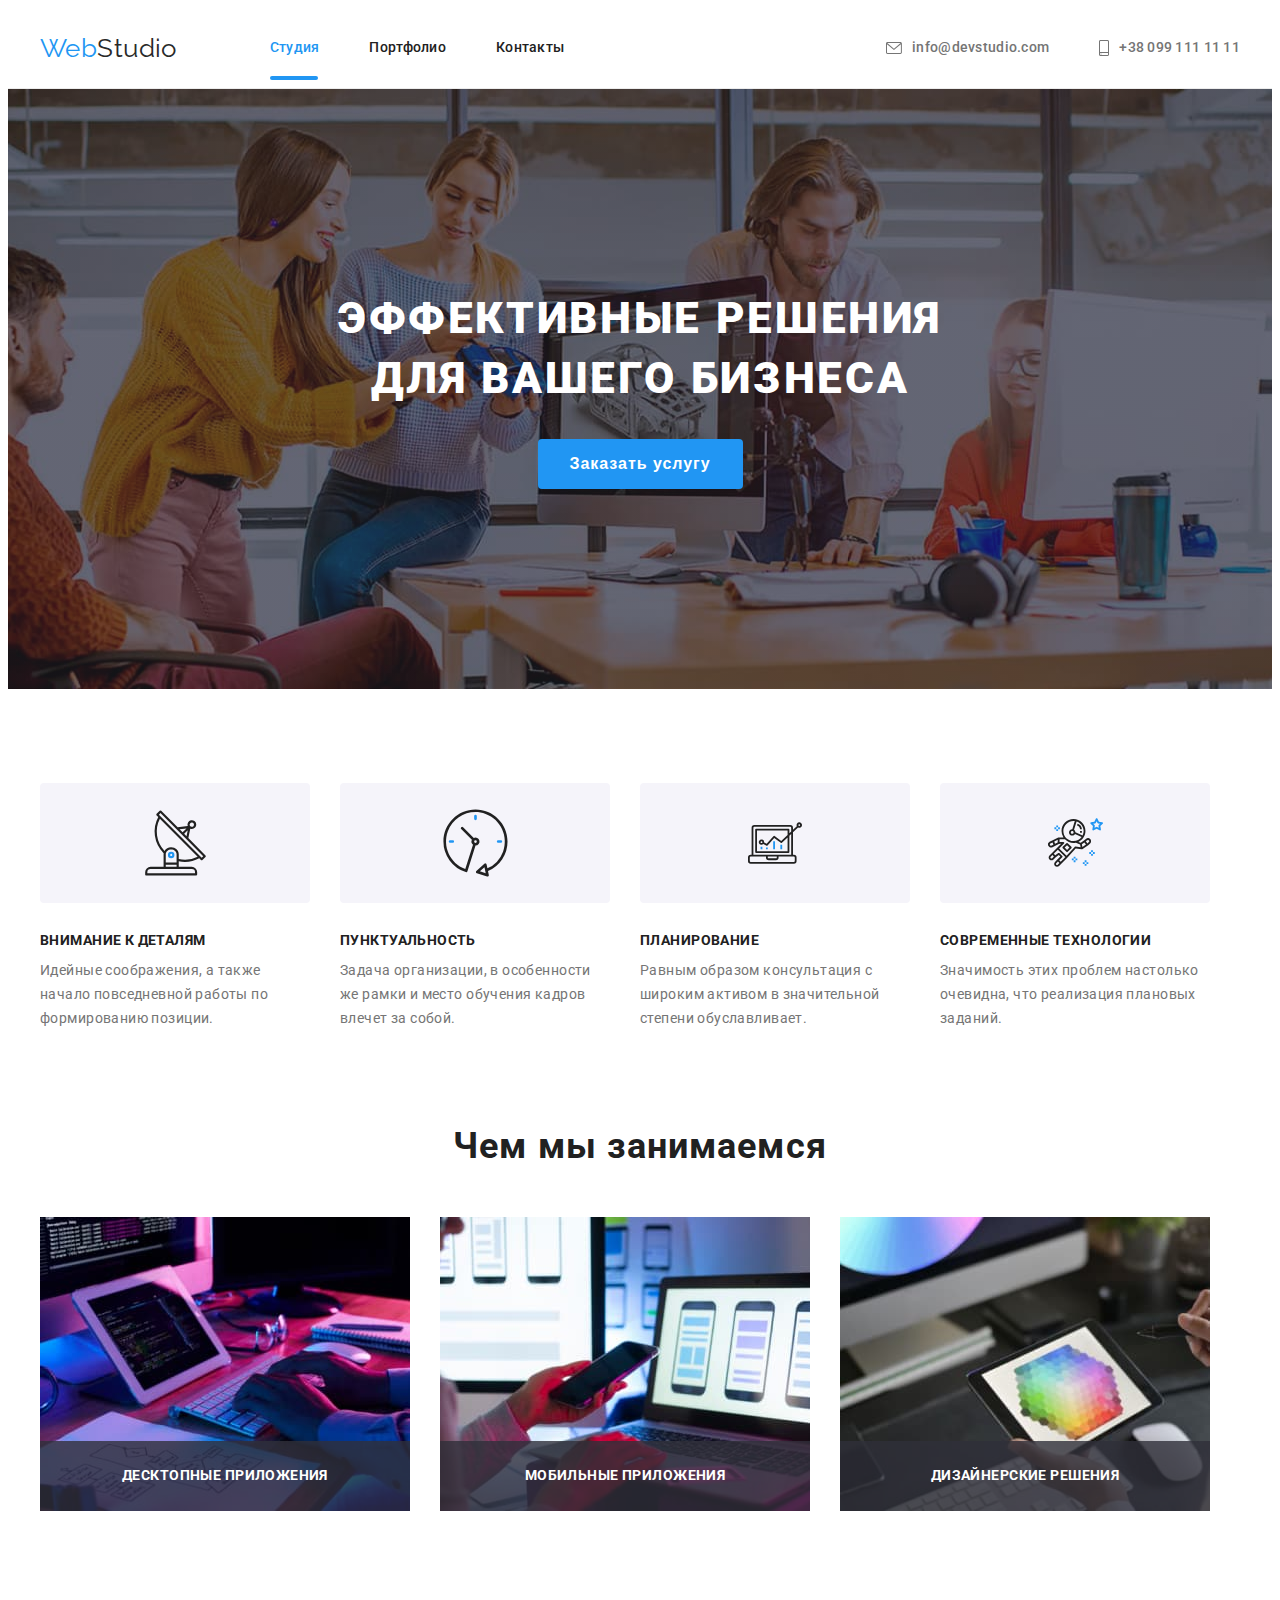
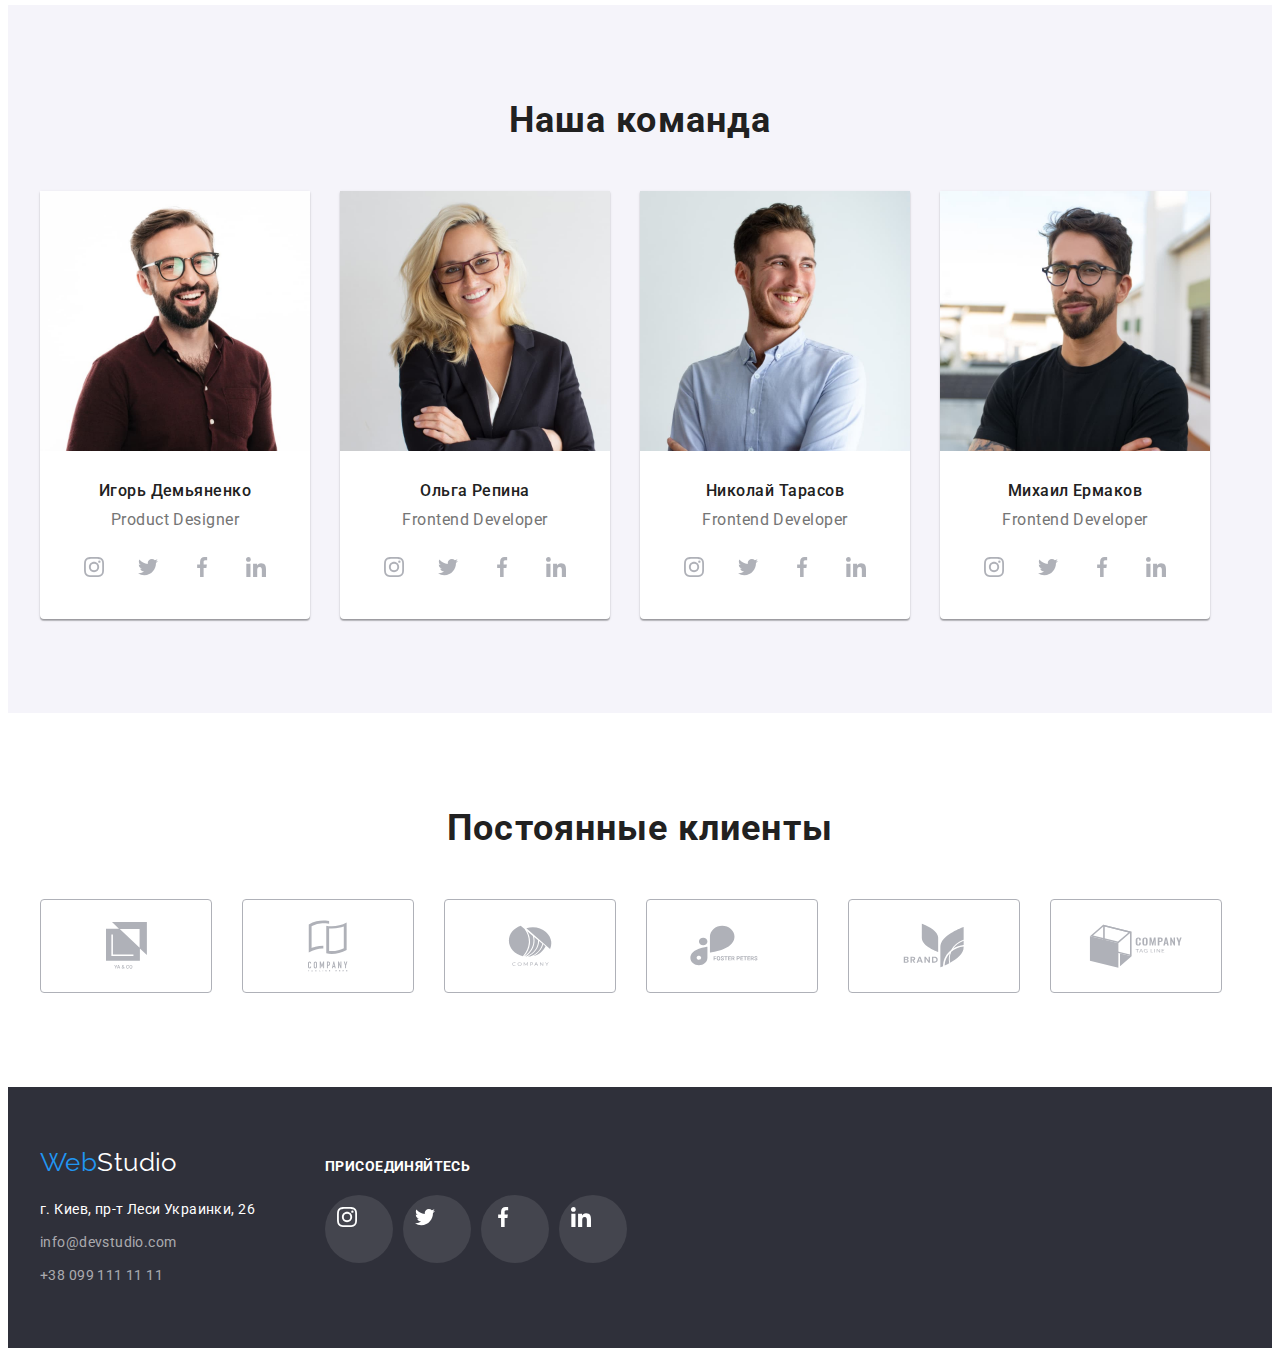
==== index.html @ 3e4c335c "Initial commit" ====
<!DOCTYPE html>
<html lang="ru">
  <head>
    <meta charset="UTF-8" />
    <meta http-equiv="X-UA-Compatible" content="IE=edge" />
    <meta name="viewport" content="width=device-width, initial-scale=1.0" />

    <title>WebStudio</title>

    <link rel="preconnect" href="https://fonts.googleapis.com" />
    <link rel="preconnect" href="https://fonts.gstatic.com" crossorigin />
    <link
      href="https://fonts.googleapis.com/css2?family=Raleway:wght@700&family=Roboto:wght@400;500;700;900&display=swap"
      rel="stylesheet"
    />
    <link
      rel="stylesheet"
      href="https://cdnjs.cloudflare.com/ajax/libs/modern-normalize/1.1.0/modern-normalize.min.css"
      integrity="sha512-wpPYUAdjBVSE4KJnH1VR1HeZfpl1ub8YT/NKx4PuQ5NmX2tKuGu6U/JRp5y+Y8XG2tV+wKQpNHVUX03MfMFn9Q=="
      crossorigin="anonymous"
      referrerpolicy="no-referrer"
    />
    <link rel="stylesheet" href="./css/styles.css" />
  </head>

  <body>
    <header class="header-border">
      <div class="container container-header">
        <nav class="container-nav">
          <!-- <div> -->
          <!-- logo_header -->
          <a class="logo" href="./index.html">Web<span class="logo-web">Studio</span></a>
          <!-- </div> -->
          <!-- header_menu -->
          <!-- <div> -->
          <ul class="site-nav list">
            <li class="item">
              <a class="link line-current" href="./index.html"
                ><span class="current">Студия</span></a
              >
            </li>
            <li class="item"><a class="link" href="./portfolio.html">Портфолио</a></li>
            <li class="item"><a class="link" href="">Контакты</a></li>
          </ul>
          <!-- </div> -->
        </nav>
        <!-- e-mail-telephone -->
        <ul class="e-mail-tel list">
          <li class="item">
            <a href="mailto:info@devstudio.com" class="contact_link link1">
              <svg class="icon-envelope" width="16" height="12">
                <use href="./images/symbol-defs.svg#icon-envelope"></use></svg
              >info@devstudio.com</a
            >
          </li>
          <li class="item">
            <a href="tel:+380961111111" class="contact_link link1">
              <svg class="icon-smartphone" width="10" height="16">
                <use href="./images/symbol-defs.svg#icon-smartphone"></use></svg
              >+38 099 111 11 11</a
            >
          </li>
        </ul>
      </div>
    </header>

    <main>
      <!-- section_1 -->

      <section class="section hero">
        <h1 class="hero-title">ЭФФЕКТИВНЫЕ РЕШЕНИЯ ДЛЯ ВАШЕГО БИЗНЕСА</h1>
        <div class="button-hero-set">
          <button class="button-hero" type="button" data-modal-open>Заказать услугу</button>
        </div>

        <div class="backdrop is-hidden" data-modal>
          <div class="modal">
            <button class="icon-cross-elipse" type="button" data-modal-close>
              <svg width="11" height="11">
                <use href="./images/symbol-defs.svg#icon-cross"></use>
              </svg>
            </button>
          </div>
        </div>
      </section>

      <!-- section_2 -->
      <section class="section">
        <h2 class="visually-hidden">ПРЕИМУЩЕСТВА</h2>
        <div class="container">
          <ul class="list container-discription">
            <li class="item">
              <div class="discription-icons">
                <svg class="icon-antenna" width="65" height="70">
                  <use href="./images/symbol-defs.svg#icon-antenna"></use>
                </svg>
              </div>
              <h3 class="title-discription">ВНИМАНИЕ К ДЕТАЛЯМ</h3>
              <p class="discription">
                Идейные соображения, а также начало повседневной работы по формированию позиции.
              </p>
            </li>

            <li class="item">
              <div class="discription-icons">
                <svg class="icon-clock" width="67" height="70">
                  <use href="./images/symbol-defs.svg#icon-clock"></use>
                </svg>
              </div>
              <h3 class="title-discription">ПУНКТУАЛЬНОСТЬ</h3>
              <p class="discription">
                Задача организации, в особенности же рамки и место обучения кадров влечет за собой.
              </p>
            </li>
            <li class="item">
              <div class="discription-icons">
                <svg class="icon-diagram" width="70" height="54">
                  <use href="./images/symbol-defs.svg#icon-diagram"></use>
                </svg>
              </div>
              <h3 class="title-discription">ПЛАНИРОВАНИЕ</h3>
              <p class="discription">
                Равным образом консультация с широким активом в значительной степени обуславливает.
              </p>
            </li>
            <li class="item">
              <div class="discription-icons">
                <svg class="icon-astronaut" width="55" height="61">
                  <use href="./images/symbol-defs.svg#icon-astronaut"></use>
                </svg>
              </div>
              <h3 class="title-discription">СОВРЕМЕННЫЕ ТЕХНОЛОГИИ</h3>
              <p class="discription">
                Значимость этих проблем настолько очевидна, что реализация плановых заданий.
              </p>
            </li>
          </ul>
        </div>
      </section>

      <!-- section_3 -->
      <section class="section feature">
        <div class="container">
          <h2 class="title-our-work">Чем мы занимаемся</h2>
          <ul class="list container-our-work">
            <li class="item">
              <div class="our-work-thumb">
                <img src="./images/pictures1page/img1.jpg" alt="картинка-ссылка_1" width="370" />
                <div class="our-work-label">
                  <p class="our-work-label-title">Десктопные приложения</p>
                </div>
              </div>
            </li>

            <li class="item">
              <div class="our-work-thumb">
                <img src="./images/pictures1page/img2.jpg" alt="картинка-ссылка_2" width="370" />
                <div class="our-work-label">
                  <p class="our-work-label-title">Мобильные приложения</p>
                </div>
              </div>
            </li>

            <li class="item">
              <div class="our-work-thumb">
                <img src="./images/pictures1page/img3.jpg" alt="картинка-ссылка_3" width="370" />

                <div class="our-work-label">
                  <p class="our-work-label-title">Дизайнерские решения</p>
                </div>
              </div>
            </li>
          </ul>
        </div>
      </section>

      <!-- section_4 -->
      <section class="section team-bgc">
        <div class="container">
          <h2 class="title-team">Наша команда</h2>
          <ul class="list container-team">
            <li class="item">
              <img src="./images/staf/staf1.jpg" alt="ДИЗАЙНЕР" width="270" />
              <div class="team-thumb">
                <h3 class="team-list">Игорь Демьяненко</h3>
                <p class="team-position">Product Designer</p>

                <ul class="list container-social-icons">
                  <li class="social-icons">
                    <a href="" class="icon-elipse">
                      <svg width="20" height="20">
                        <use href="./images/symbol-defs.svg#icon-instagram"></use></svg
                    ></a>
                  </li>
                  <li class="social-icons">
                    <a href="" class="icon-elipse">
                      <svg width="20" height="20">
                        <use href="./images/symbol-defs.svg#icon-twitter"></use></svg
                    ></a>
                  </li>
                  <li class="social-icons">
                    <a href="" class="icon-elipse">
                      <svg width="20" height="20">
                        <use href="./images/symbol-defs.svg#icon-facebook"></use></svg
                    ></a>
                  </li>
                  <li class="social-icons">
                    <a href="" class="icon-elipse">
                      <svg width="20" height="20">
                        <use href="./images/symbol-defs.svg#icon-linkedin"></use></svg
                    ></a>
                  </li>
                </ul>
              </div>
            </li>

            <li class="item">
              <img src="./images/staf/staf2.jpg" alt="ФРОНТЕНД РАЗРАБОТЧИК" width="270" />
              <div class="team-thumb">
                <h3 class="team-list">Ольга Репина</h3>
                <p class="team-position">Frontend Developer</p>
                <ul class="list container-social-icons">
                  <li class="social-icons">
                    <a href="" class="icon-elipse">
                      <svg class="" width="20" height="20">
                        <use href="./images/symbol-defs.svg#icon-instagram"></use></svg
                    ></a>
                  </li>
                  <li class="social-icons">
                    <a href="" class="icon-elipse">
                      <svg class="" width="20" height="20">
                        <use href="./images/symbol-defs.svg#icon-twitter"></use></svg
                    ></a>
                  </li>
                  <li class="social-icons">
                    <a href="" class="icon-elipse">
                      <svg class="" width="20" height="20">
                        <use href="./images/symbol-defs.svg#icon-facebook"></use></svg
                    ></a>
                  </li>
                  <li class="social-icons">
                    <a href="" class="icon-elipse">
                      <svg class="" width="20" height="20">
                        <use href="./images/symbol-defs.svg#icon-linkedin"></use></svg
                    ></a>
                  </li>
                </ul>
              </div>
            </li>

            <li class="item">
              <img src="./images/staf/staf3.jpg" alt="МАРКЕТИНГ" width="270" />
              <div class="team-thumb">
                <h3 class="team-list">Николай Тарасов</h3>
                <p class="team-position">Frontend Developer</p>
                <ul class="list container-social-icons">
                  <li class="social-icons">
                    <a href="" class="icon-elipse">
                      <svg class="" width="20" height="20">
                        <use href="./images/symbol-defs.svg#icon-instagram"></use></svg
                    ></a>
                  </li>
                  <li class="social-icons">
                    <a href="" class="icon-elipse">
                      <svg class="" width="20" height="20">
                        <use href="./images/symbol-defs.svg#icon-twitter"></use></svg
                    ></a>
                  </li>
                  <li class="social-icons">
                    <a href="" class="icon-elipse">
                      <svg class="" width="20" height="20">
                        <use href="./images/symbol-defs.svg#icon-facebook"></use></svg
                    ></a>
                  </li>
                  <li class="social-icons">
                    <a href="" class="icon-elipse">
                      <svg class="" width="20" height="20">
                        <use href="./images/symbol-defs.svg#icon-linkedin"></use></svg
                    ></a>
                  </li>
                </ul>
              </div>
            </li>

            <li class="item">
              <img src="./images/staf/staf4.jpg" alt="ЮИ ДИЗАЙНЕР" width="270" />
              <div class="team-thumb">
                <h3 class="team-list">Михаил Ермаков</h3>
                <p class="team-position">Frontend Developer</p>
                <ul class="list container-social-icons">
                  <li class="social-icons">
                    <a href="" class="icon-elipse">
                      <svg class="" width="20" height="20">
                        <use href="./images/symbol-defs.svg#icon-instagram"></use></svg
                    ></a>
                  </li>
                  <li class="social-icons">
                    <a href="" class="icon-elipse">
                      <svg class="" width="20" height="20">
                        <use href="./images/symbol-defs.svg#icon-twitter"></use></svg
                    ></a>
                  </li>
                  <li class="social-icons">
                    <a href="" class="icon-elipse">
                      <svg class="" width="20" height="20">
                        <use href="./images/symbol-defs.svg#icon-facebook"></use></svg
                    ></a>
                  </li>
                  <li class="social-icons">
                    <a href="" class="icon-elipse">
                      <svg class="" width="20" height="20">
                        <use href="./images/symbol-defs.svg#icon-linkedin"></use></svg
                    ></a>
                  </li>
                </ul>
              </div>
            </li>
          </ul>
        </div>
      </section>

      <!-- section_5 -->
      <section class="section">
        <div class="container">
          <h2 class="title-our-clients">Постоянные клиенты</h2>

          <ul class="list container-clients">
            <li class="clients-card">
              <a href="" class="clients-blocks">
                <svg class="icon-clients" width="41" height="47">
                  <use href="./images/symbol-defs.svg#icon-Logo-1"></use>
                </svg>
              </a>
            </li>
            <li class="clients-card">
              <a href="" class="clients-blocks">
                <svg class="icon-clients" width="40" height="52">
                  <use href="./images/symbol-defs.svg#icon-Logo-3"></use>
                </svg>
              </a>
            </li>
            <li class="clients-card">
              <a href="" class="clients-blocks">
                <svg class="icon-clients" width="44" height="41">
                  <use href="./images/symbol-defs.svg#icon-Logo-5"></use>
                </svg>
              </a>
            </li>
            <li class="clients-card">
              <a href="" class="clients-blocks">
                <svg class="icon-clients" width="84" height="41">
                  <use href="./images/symbol-defs.svg#icon-Logo-2"></use>
                </svg>
              </a>
            </li>
            <li class="clients-card">
              <a href="" class="clients-blocks">
                <svg class="icon-clients" width="62" height="45">
                  <use href="./images/symbol-defs.svg#icon-Logo-6"></use>
                </svg>
              </a>
            </li>
            <li class="clients-card">
              <a href="" class="clients-blocks">
                <svg class="icon-clients" width="94" height="44">
                  <use href="./images/symbol-defs.svg#icon-Logo-4"></use>
                </svg>
              </a>
            </li>
          </ul>
        </div>
      </section>
    </main>

    <footer class="bgcolor-section footer-padding">
      <div class="container container-footer">
        <!-- logo_footer -->

        <div class="">
          <a class="logo container-logo-footer" href="./index.html"
            >Web<span class="logo-web-footer">Studio</span></a
          >
          <address>
            <ul class="list container-adress-footer">
              <li class="item">
                <a
                  class="footer-adress"
                  href="https://goo.gl/maps/dD5xDHLX6N7k1rfbA"
                  target="_blank"
                  rel="noopener noreferrer"
                  >г. Киев, пр-т Леси Украинки, 26</a
                >
              </li>
              <li class="item">
                <a href="mailto:info@devstudio.com" class="contact_link footer-mail-tel"
                  >info@devstudio.com</a
                >
              </li>
              <li class="item">
                <a href="tel:+380961111111" class="contact_link footer-mail-tel"
                  >+38 099 111 11 11</a
                >
              </li>
            </ul>
          </address>
        </div>

        <div class="container-footer-joinus">
          <h3 class="title-footer-joinus">присоединяйтесь</h3>
          <ul class="list container-social-icons-footer">
            <li class="social-icons-footer">
              <a href="" class="icon-elipse-footer">
                <svg class="" width="20" height="20">
                  <use href="./images/symbol-defs.svg#icon-instagram"></use></svg
              ></a>
            </li>
            <li class="social-icons">
              <a href="" class="icon-elipse-footer">
                <svg class="" width="20" height="20">
                  <use href="./images/symbol-defs.svg#icon-twitter"></use></svg
              ></a>
            </li>
            <li class="social-icons">
              <a href="" class="icon-elipse-footer">
                <svg class="" width="20" height="20">
                  <use href="./images/symbol-defs.svg#icon-facebook"></use></svg
              ></a>
            </li>
            <li class="social-icons">
              <a href="" class="icon-elipse-footer">
                <svg class="" width="20" height="20">
                  <use href="./images/symbol-defs.svg#icon-linkedin"></use></svg
              ></a>
            </li>
          </ul>
        </div>
      </div>
    </footer>
    <script src="./js/modal.js"></script>
  </body>
</html>
---- css/styles.css ----
/* переменные*/
:root {
  --text-main-color: #757575;
  --title-main-color: #212121;
  --accent-color: #2196f3;
  --background-main-color: #ffffff;
  --background-secondary-color: #2f303a;
  --button-background-color: #2196f3;
  --icon-main-color: #afb1b8;
  --portfolio-list-gap: 30px;
}

/* преобладающие стили для страницы */
body {
  color: var(--text-main-color);
  background-color: var(--background-main-color);
  font-weight: 400;
  font-family: Roboto, sans-serif;
  font-size: 14px;
  letter-spacing: 0.03em;
}

/* класс для отключения точек в ul-списке */
.list {
  list-style: none;
  padding: 0;
  margin-top: 0;
  margin-bottom: 0;
}

/* класс для отключения подчеркивания ссылок */
.link,
.link1 {
  text-decoration: none;
}
/* Стили для обнуления верхних отступов у элементов */
h1,
h2,
h3,
h4,
h5,
h6,
p {
  margin-top: 0;
}

/* Свойства для корректного отображения картинок */
img {
  display: block;
  max-width: 100%;
  height: auto;
}
/* общий класс для паддинга секций */
.section {
  padding-top: 94px;
  padding-bottom: 94px;
}
/* общий класс для всех секций */
.container {
  margin-left: auto;
  margin-right: auto;
  padding-left: 15px;
  padding-right: 15px;
  width: 1200px;
}
/* указатель на ссылки */
.button {
  cursor: pointer;
}

/* HEADER */

/* доп/настройки секции хедера */
.container-header {
  display: flex;
  align-items: center;
}

.header-border {
  border-bottom: 1px solid #ececec;
}

/* стили лого */
.logo {
  display: flex;
  margin-right: 93px;
  font-family: Raleway, sans-serif;
  color: #2196f3;
  text-decoration: none;
  font-size: 26px;
  line-height: 1.19;
}

.logo-web {
  color: #292929;
}

/* стили навигации */
.container-nav {
  display: flex;
  align-items: center;
}

.site-nav {
  display: flex;
  padding-left: 0;
}

.site-nav .item {
  margin-right: 50px;
}

.site-nav .item:last-child {
  margin-right: 0;
}

.site-nav .link {
  display: flex;
  align-items: center;
  padding-top: 32px;
  padding-bottom: 32px;
  color: var(--title-main-color);
  font-weight: 500;
  line-height: 1.14;
  letter-spacing: 0.02em;
  transition: color 250ms cubic-bezier(0.4, 0, 0.2, 1);
}

.site-nav .link:hover,
.site-nav .link:focus {
  color: var(--accent-color);
}

/* эффект присутствия на текущей странице */
.current {
  color: var(--accent-color);
}
.line-current::after {
  content: '';
  position: absolute;
  width: 48px;
  height: 4px;
  top: 76px;
  background-color: #2196f3;
  border-radius: 2px;
}

.line-current-portfolio::after {
  content: '';
  position: absolute;
  width: 78px;
  height: 4px;
  top: 76px;
  background-color: #2196f3;
  border-radius: 2px;
}

/* стили e-mail_telephone в header*/

.e-mail-tel {
  display: flex;
  margin-left: auto;
}

.e-mail-tel .item {
  margin-right: 50px;
}

.e-mail-tel .item:last-child {
  margin-right: 0;
}

.e-mail-tel .link1 {
  display: flex;
  align-items: center;
  padding-top: 32px;
  padding-bottom: 32px;
  color: var(--text-main-color);
  font-weight: 500;
  line-height: 1.14;
  letter-spacing: 0.02em;
  transition: color 250ms cubic-bezier(0.4, 0, 0.2, 1);
}

.e-mail-tel .link1:hover,
.e-mail-tel .link1:focus {
  color: var(--accent-color);
}

/* оформление svg-иконки для e-mail и для telephone */
.icon-smartphone,
.icon-envelope {
  margin-right: 10px;
  fill: currentcolor;
}

/* HERO */

/* стили секции hero */
.hero {
  padding: 200px 0;
  background-color: #2f303a;
  margin-left: auto;
  margin-right: auto;
  max-width: 1600px;
  background-image: linear-gradient(to right, rgba(47, 48, 58, 0.4), rgba(47, 48, 58, 0.4)),
    url('../images/hero-overlay.jpg');
  background-repeat: no-repeat;
  background-position: center;
  background-size: cover;
}

.hero-title {
  width: 693px;
  margin-left: auto;
  margin-right: auto;
  margin-bottom: 30px;
  text-align: center;
  color: #ffffff;
  font-weight: 900;
  font-size: 44px;
  line-height: 1.36;
  letter-spacing: 0.06em;
  text-transform: uppercase;
}
/* оформление кнопки hero */
.button-hero {
  border: none;
  padding: 10px 32px;
  border-radius: 4px;
  color: #ffffff;
  background-color: var(--button-background-color);
  font-weight: 700;
  font-size: 16px;
  line-height: 1.88;
  text-align: center;
  letter-spacing: 0.06em;
  transition: color 250ms cubic-bezier(0.4, 0, 0.2, 1);
}

.button-hero:hover,
.button-hero:focus {
  color: #2f303a;
}

/* центрирование кнопки в hero */
.button-hero-set {
  text-align: center;
}
/*задний фон модального окна в hero */
.backdrop {
  position: fixed;
  top: 0;
  left: 0;
  width: 100%;
  height: 1024px;
  background-color: rgba(47, 48, 58, 0.8);
  transition: opacity 500ms cubic-bezier(0.4, 0, 0.2, 1),
    visibility 400ms cubic-bezier(0.4, 0, 0.2, 1);
}
.is-hidden {
  opacity: 0;
  pointer-events: none;
  visibility: hidden;
}
/* oформление модального окна в hero */
.modal {
  position: absolute;
  height: 581px;
  width: 528px;
  top: 50%;
  left: 50%;
  margin: 0 auto;
  background-color: #ffffff;
  transform: translate(-50%, -50%);
}
/* иконка-крестик на модальном окне */
.icon-cross-elipse {
  display: flex;
  position: absolute;
  right: 8px;
  top: 8px;
  align-items: center;
  justify-content: center;
  width: 30px;
  height: 30px;
  border-radius: 50%;
  background-color: #fff;
  border: 1px solid rgba(0, 0, 0, 0.1);
}
/* ПРЕИМУЩЕСТВА */

/* доп/настройки секции ПРЕИМУЩЕСТВА */
.container-discription {
  display: flex;
  padding-left: 0;
  padding-right: 0;
  align-items: center;
}

.container-discription .item {
  /* display: flex; */
  width: 270px;
  margin-right: 0;
}

.container-discription .item:not(:last-child) {
  margin-right: 30px;
}

/* стили заголовков секции ПРЕИМУЩЕСТВА */
.visually-hidden {
  position: absolute;
  width: 1px;
  height: 1px;
  margin: -1px;
  border: 0;
  padding: 0;

  white-space: nowrap;
  clip-path: inset(100%);
  clip: rect(0 0 0 0);
  overflow: hidden;
}

.title-discription {
  margin-bottom: 10px;
  color: var(--title-main-color);
  font-size: 14px;
  line-height: 1.14;
  text-transform: uppercase;
}

/* стили описания ПРЕИМУЩЕСТВА */
.discription {
  margin-bottom: 0;
  color: var(--text-main-color);
  line-height: 1.71;
}

/* стили ярлыков на картинках ПРЕИМУЩЕСТВА */
.our-work-thumb {
  position: relative;
  z-index: -1;
}

.our-work-thumb > .our-work-label {
  position: absolute;
  display: flex;
  align-items: center;
  justify-content: center;
  bottom: 0px;
  width: 100%;
  padding-top: 27px;
  padding-bottom: 27px;
  background-color: rgba(47, 48, 58, 0.8);
}
.our-work-label-title {
  margin-bottom: 0;
  font-weight: 700;
  line-height: 1.14;
  text-transform: uppercase;
  color: #ffffff;
}
/* стили заголовков секции 3,4,5 */
.title-our-work,
.title-team,
.title-our-clients {
  margin-bottom: 0;
  padding-top: 0;
  margin-bottom: 50px;
  color: var(--title-main-color);
  font-weight: 700;
  font-size: 36px;
  line-height: 1.17;
  text-align: center;
  letter-spacing: 0.03em;
}

/* стили svg-иконок преимущества */
.discription-icons {
  display: flex;
  align-items: center;
  justify-content: center;
  height: 120px;
  background-color: #f5f4fa;
  margin-bottom: 30px;
  border-radius: 4px;
}

.feature {
  padding-top: 0;
}
.container-our-work {
  display: flex;
  align-items: center;
  padding-left: 0;
  padding-right: 0;
}
.container-our-work .item {
  display: flex;
}
.container-our-work .item:not(:last-child) {
  margin-right: 30px;
}
.team-bgc {
  background-color: #f5f4fa;
}
/* доп/настройки секции персонала */
.container-team {
  display: flex;
  box-sizing: border-box;
  padding-top: 0;
  padding-left: 0;
  padding-right: 0;
}
.container-team .item {
  background-color: var(--background-main-color);
  box-shadow: 0px 1px 3px rgba(0, 0, 0, 0.12), 0px 1px 1px rgba(0, 0, 0, 0.14),
    0px 2px 1px rgba(0, 0, 0, 0.2);
  border-radius: 0px 0px 4px 4px;
}

.container-team .item:not(:last-child) {
  margin-right: 30px;
}
.team-thumb {
  padding: 30px 0;
}
/* стили заголовков персонала */
.team-list {
  margin-bottom: 10px;
  text-align: center;
  color: var(--title-main-color);
  font-weight: 500;
  font-size: 16px;
  line-height: 1.19;
  letter-spacing: 0.03em;
}

/* стили списка профессий персонала */
.team-position {
  text-align: center;
  margin-bottom: 16px;
  font-size: 16px;
  line-height: 1.19;
  letter-spacing: 0.03em;
}

/* розметка контейнера списка соц/сетей персонала */
.container-social-icons {
  display: flex;
  justify-content: center;
}

.social-icons:not(:last-child) {
  margin-right: 10px;
}

.icon-elipse {
  display: flex;
  border: none;
  align-items: center;
  justify-content: center;
  width: 44px;
  height: 44px;
  border-radius: 50%;
  fill: var(--icon-main-color);
  background-color: var(--background-main-color);
  transition: fill 250ms cubic-bezier(0.4, 0, 0.2, 1),
    background-color 250ms cubic-bezier(0.4, 0, 0.2, 1);
}

.icon-elipse:hover {
  fill: #ffffff;
  background-color: var(--accent-color);
}

/* стили секции Постоянные клиенты */
.container-clients {
  display: flex;
}

/* стили svg-иконок Постоянные клиенты */
.clients-blocks {
  display: flex;
  align-items: center;
  justify-content: center;
  width: 170px;
  height: 92px;
  border: 1px solid var(--icon-main-color);
  border-radius: 4px;
  transition: border 250ms cubic-bezier(0.4, 0, 0.2, 1);
}

.clients-card:not(:last-child) {
  margin-right: 30px;
}
.icon-clients {
  fill: var(--icon-main-color);
  transition: fill 250ms cubic-bezier(0.4, 0, 0.2, 1);
}

.clients-blocks:hover,
.clients-blocks:focus {
  border: 1px solid var(--accent-color);
}

.clients-blocks:hover .icon-clients,
.clients-blocks:focus .icon-clients {
  fill: var(--accent-color);
}

/* FOOTER */

/* стили  лого футера */
.container-logo-footer {
  margin-right: 0;
  margin-bottom: 20px;
  padding-bottom: 0;
}
.bgcolor-section {
  background-color: #2f303a;
}

.logo-web-footer {
  color: #ffffff;
}

/* контейнеры для футера */
.container-footer {
  display: flex;
  align-items: baseline;
}

.container-footer-joinus {
  padding-bottom: 0;
  margin-left: 70px;
  margin-bottom: 0;
}
/* розметка списка соц/сетей и заголовка футера */

.container-social-icons-footer {
  display: flex;
  justify-content: center;
  padding-left: 0;
  padding-right: 0;
}

.social-icons-footer:not(:last-child) {
  margin-right: 10px;
}

.title-footer-joinus {
  margin-bottom: 20px;
  font-size: 14px;
  line-height: 1.14;
  text-transform: uppercase;
  color: #ffffff;
}

.icon-elipse-footer {
  display: block;
  border: none;
  align-items: center;
  padding: 12px;
  width: 44px;
  height: 44px;
  border-radius: 50%;
  fill: #ffffff;
  background-color: rgba(255, 255, 255, 0.1);
  transition: background-color 250ms cubic-bezier(0.4, 0, 0.2, 1);
}

.icon-elipse-footer:hover {
  background-color: var(--accent-color);
}

/* стили адреса футера */
.container-adress-footer .item {
  padding-left: 0;
  margin-bottom: 9px;
}

.container-adress-footer .item:last-child {
  margin-bottom: 0;
}
.container-adress-footer {
  padding-left: 0;
}
.footer-padding {
  padding: 60px 0;
}
.footer-adress {
  color: #ffffff;
  font-style: normal;
  font-size: 14px;
  line-height: 1.71;
  letter-spacing: 0.03em;
  text-decoration: none;
}

.footer-mail-tel {
  color: rgba(255, 255, 255, 0.6);
  font-style: normal;
  font-size: 14px;
  line-height: 1.71;
  letter-spacing: 0.03em;
  text-decoration: none;
  transition: color 250ms cubic-bezier(0.4, 0, 0.2, 1);
}

.footer-adress:focus {
  color: var(--accent-color);
}

.footer-mail-tel:hover,
.footer-mail-tel:focus {
  color: var(--accent-color);
}

/* PORTFOLIO */

/* стили кнопок меню портфолио */
.porfolio-menu-container {
  display: flex;
  padding-left: 0;
  margin-bottom: 50px;
  justify-content: center;
}

.porfolio-menu-container .item {
  margin-right: 8px;
}
.porfolio-menu-container .item:last-child {
  margin-right: 0;
}
.button-portfolio-menu {
  cursor: pointer;
  padding: 6px 22px;
  border-radius: 4px;
  border: 0 solid #f5f4fa;
  font-family: Roboto, sans-serif;
  color: #212121;
  background-color: #f5f4fa;
  font-weight: 500;
  font-size: 16px;
  line-height: 1.62;
  letter-spacing: 0.03em;
  transition: color 250ms cubic-bezier(0.4, 0, 0.2, 1),
    background-color 250ms cubic-bezier(0.4, 0, 0.2, 1),
    box-shadow 250ms cubic-bezier(0.4, 0, 0.2, 1);
}

.button-portfolio-menu:hover,
.button-portfolio-menu:focus {
  color: #ffffff;
  background-color: var(--button-background-color);
  box-shadow: 0px 3px 1px rgba(0, 0, 0, 0.1), 0px 1px 2px rgba(0, 0, 0, 0.08),
    0px 2px 2px rgba(0, 0, 0, 0.12);
}
/* активность кнопки в меню портфолио */
.active {
  background-color: var(--button-background-color);
  color: #ffffff;
}

/* разметка сетки карточек портфолио */
.portfolio-container {
  display: flex;
  flex-wrap: wrap;
  padding: 0;
  margin: 0;
  margin-left: calc(-1 * var(--portfolio-list-gap));
  margin-top: calc(-1 * var(--portfolio-list-gap));
}

.portfolio-container > .item {
  margin-left: var(--portfolio-list-gap);
  margin-top: var(--portfolio-list-gap);
  flex-basis: calc((100% - 90px) / 3);
  border: 1px solid #eeeeee;
  background: #ffffff;
}

/* стили выпадающего оверлея на карточку портфолио */
.portfolio-overlay-hide {
  position: relative;
  overflow: hidden;
}
.portfolio-overlay {
  position: absolute;
  width: 100%;
  height: 294px;
  top: 0;
  left: 0;
  transform: translateY(100%);
  transition: transform 250ms cubic-bezier(0.4, 0, 0.2, 1);
  background-color: rgba(33, 150, 243, 0.9);
}
.portfolio-hvr:hover .portfolio-overlay {
  transform: translateY(0);
  opacity: 1;
}
.overlay-text {
  display: block;
  padding-top: 63px;
  padding-right: 24px;
  padding-bottom: 63px;
  padding-left: 24px;
  font-size: 18px;
  line-height: 1.56;
  letter-spacing: 0.03em;
  color: #ffffff;
}
.portfolio-items-set {
  padding: 20px 24px;
}
.portfolio-container .portfolio-hvr {
  display: block;
  box-shadow: none;
  transition: box-shadow 250ms cubic-bezier(0.4, 0, 0.2, 1);
}

.portfolio-container .portfolio-hvr:hover,
.portfolio-container .portfolio-hvr:focus {
  box-shadow: 0px 1px 1px rgba(0, 0, 0, 0.12), 0px 4px 4px rgba(0, 0, 0, 0.06),
    1px 4px 6px rgba(0, 0, 0, 0.16);
}

/* стили заголовков в карточках портфолио */
.title-list-portfolio {
  margin-bottom: 4px;
  color: var(--title-main-color);
  font-weight: 700;
  font-size: 18px;
  line-height: 2;
  letter-spacing: 0.06em;
}

/* стили названия типа проектов в карточках портфолио */
.project-type {
  color: #757575;
  margin: 0;
  font-size: 16px;
  line-height: 1.88;
}
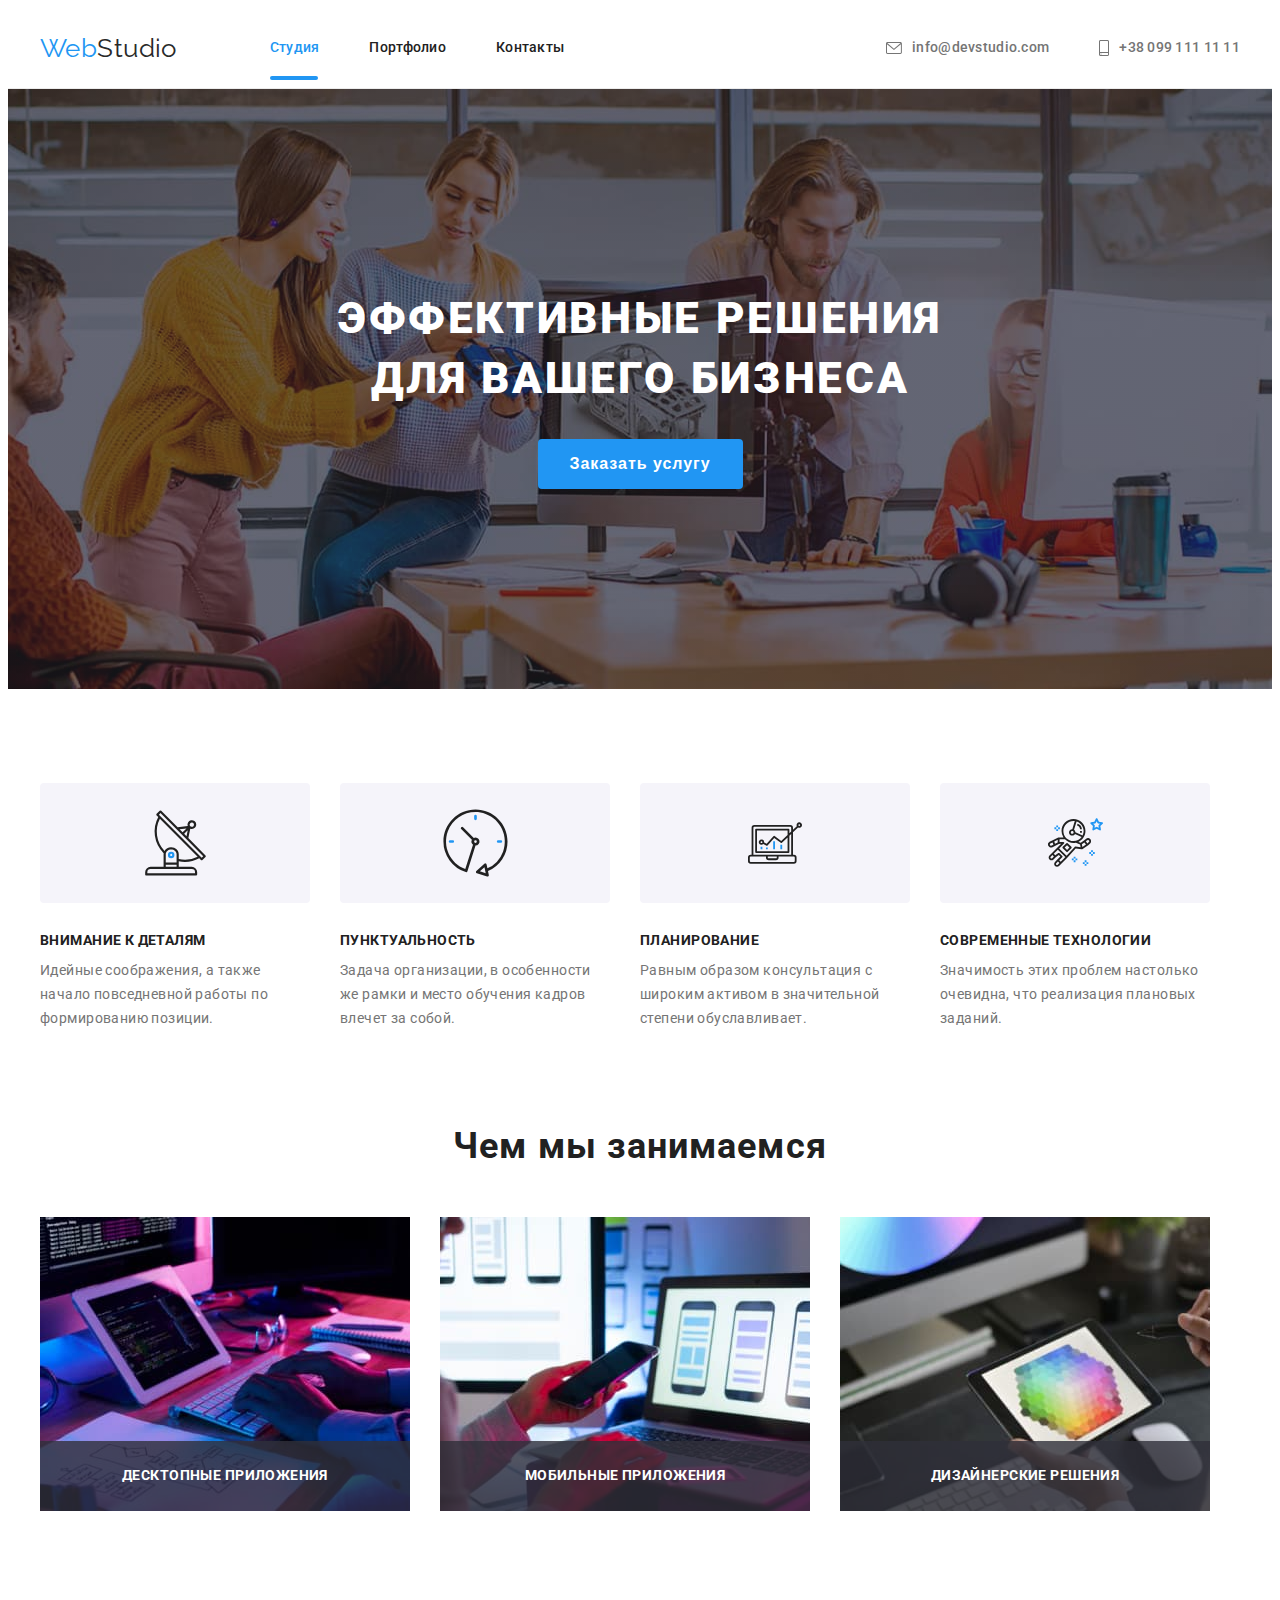
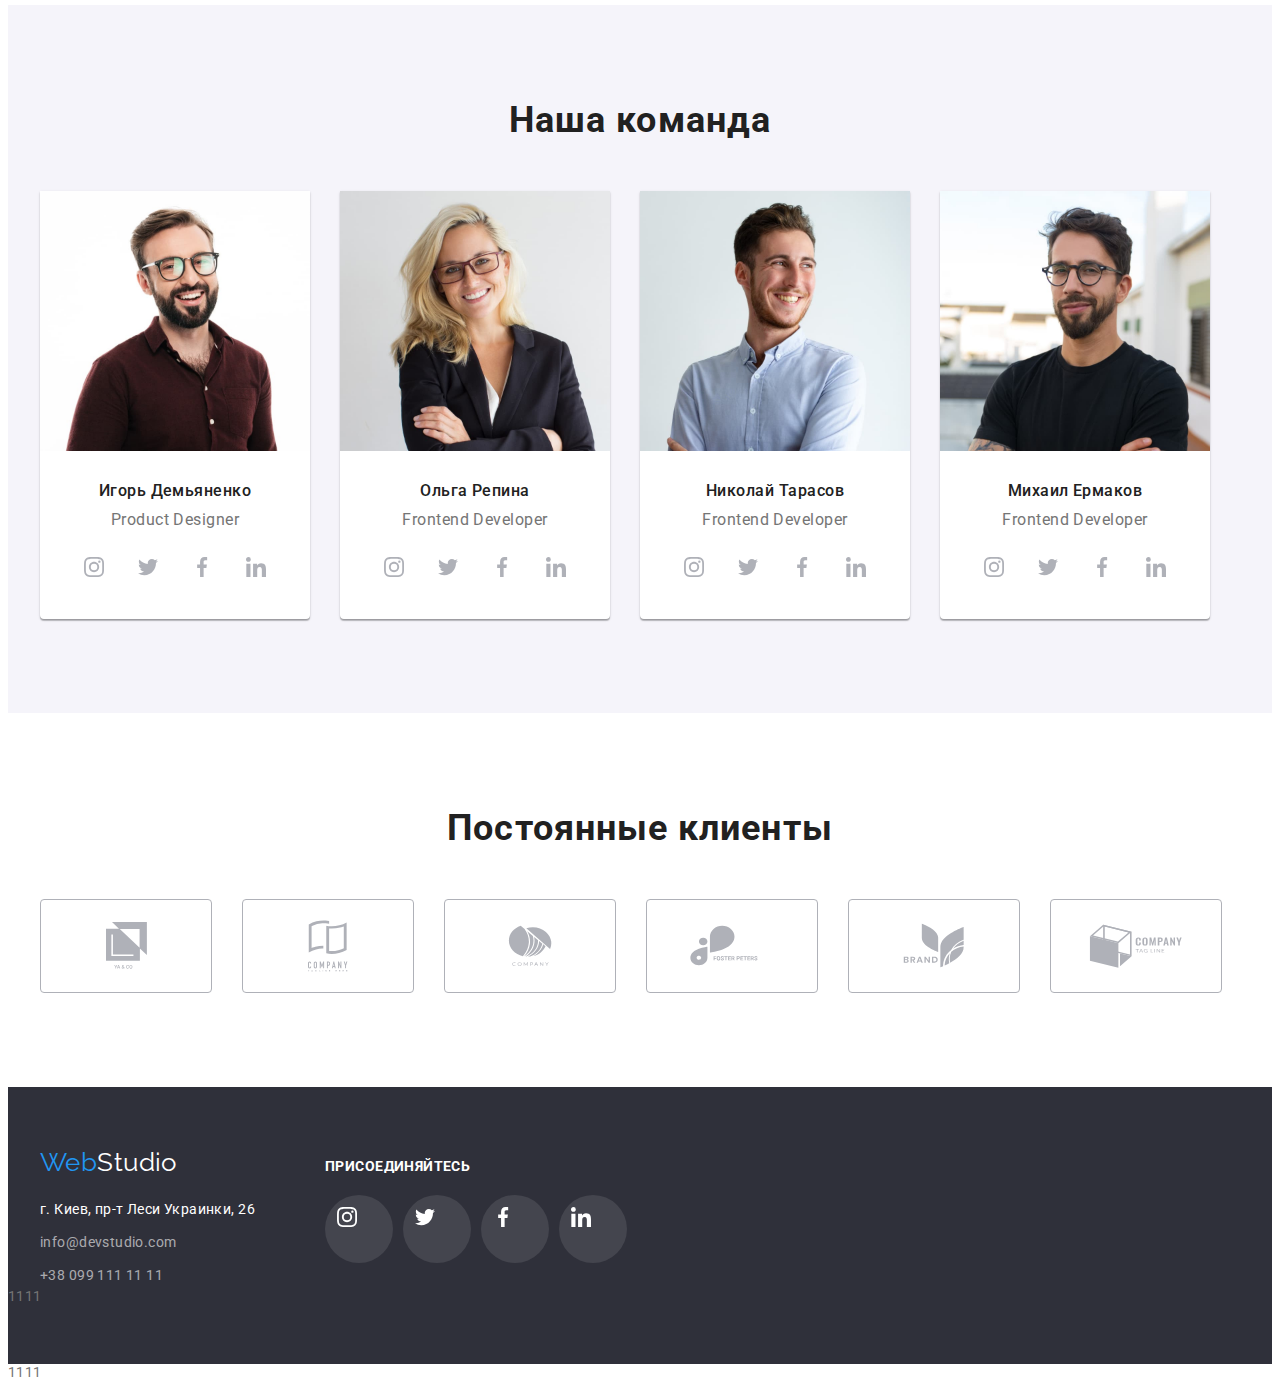
==== commit f1a19528: "h/w 6 test" ====
--- a/index.html
+++ b/index.html
@@ -435,7 +435,9 @@
           </ul>
         </div>
       </div>
+      1111
     </footer>
     <script src="./js/modal.js"></script>
   </body>
 </html>
+1111
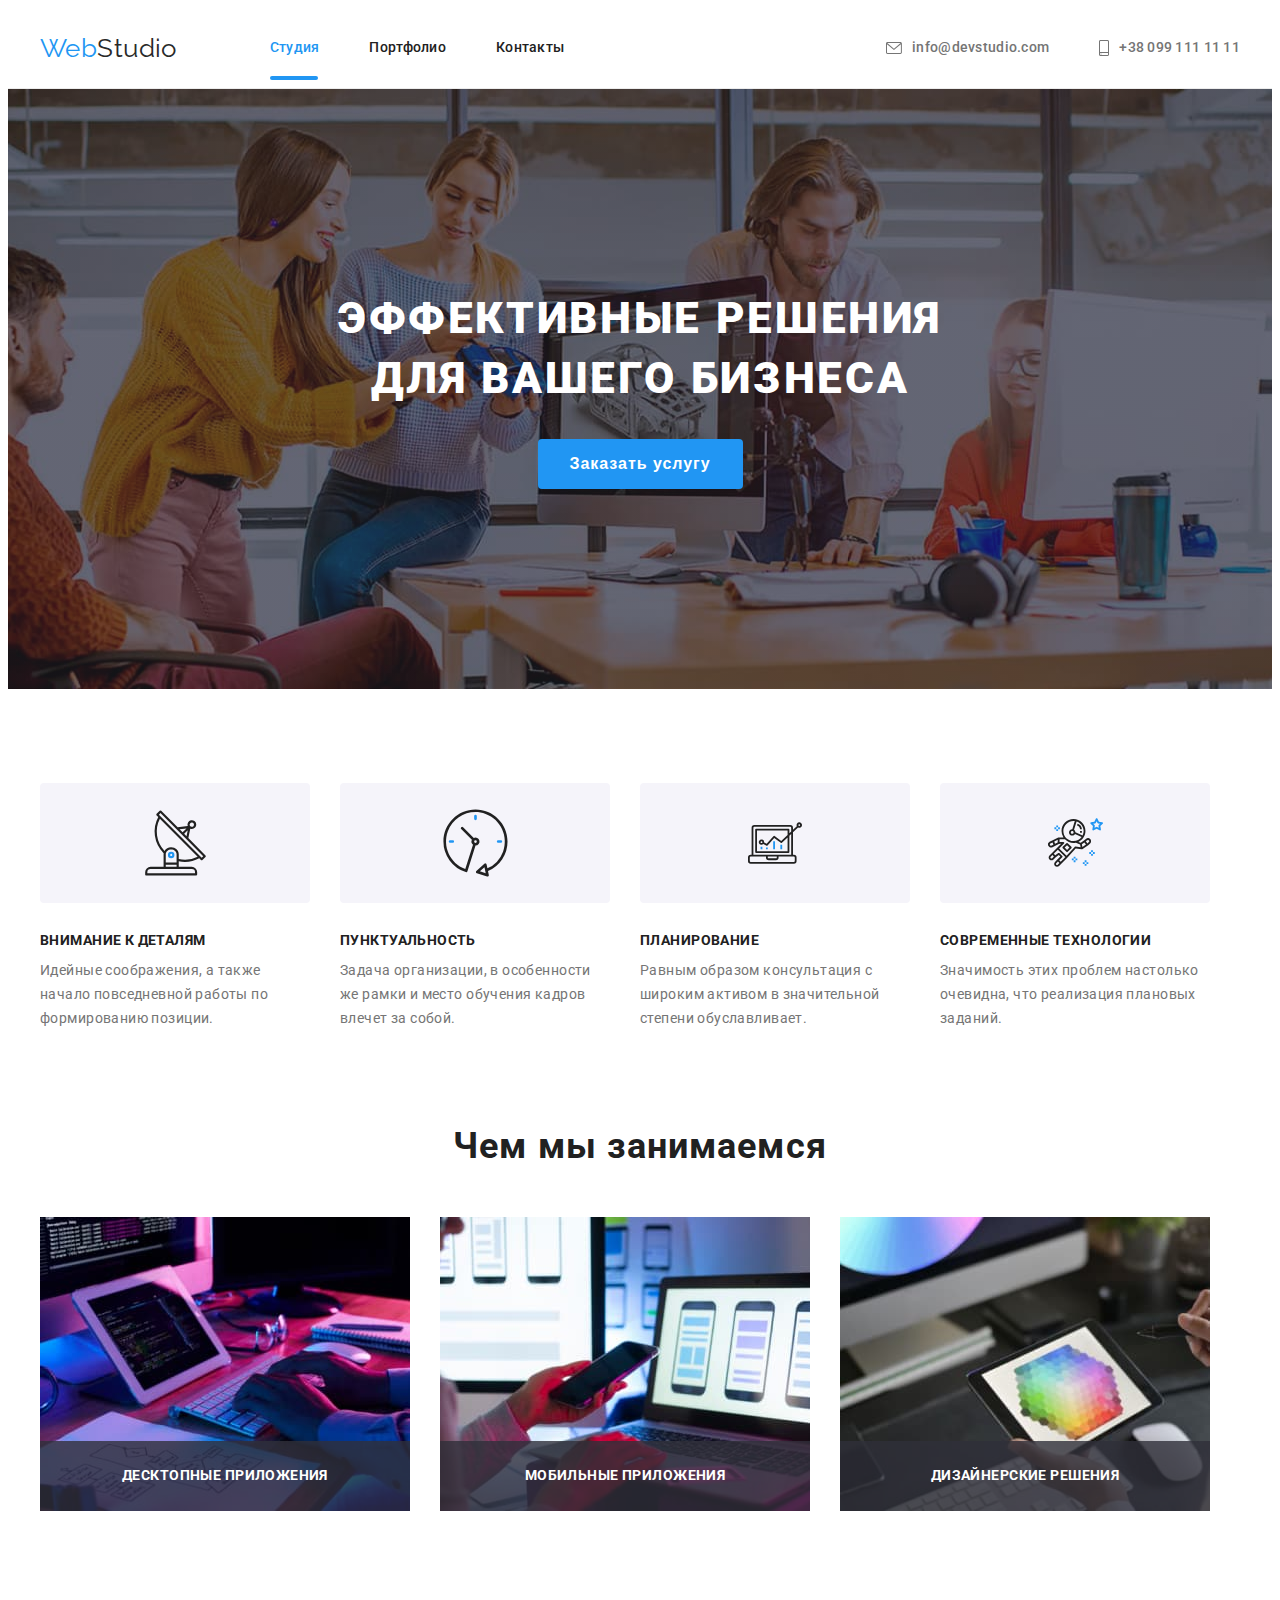
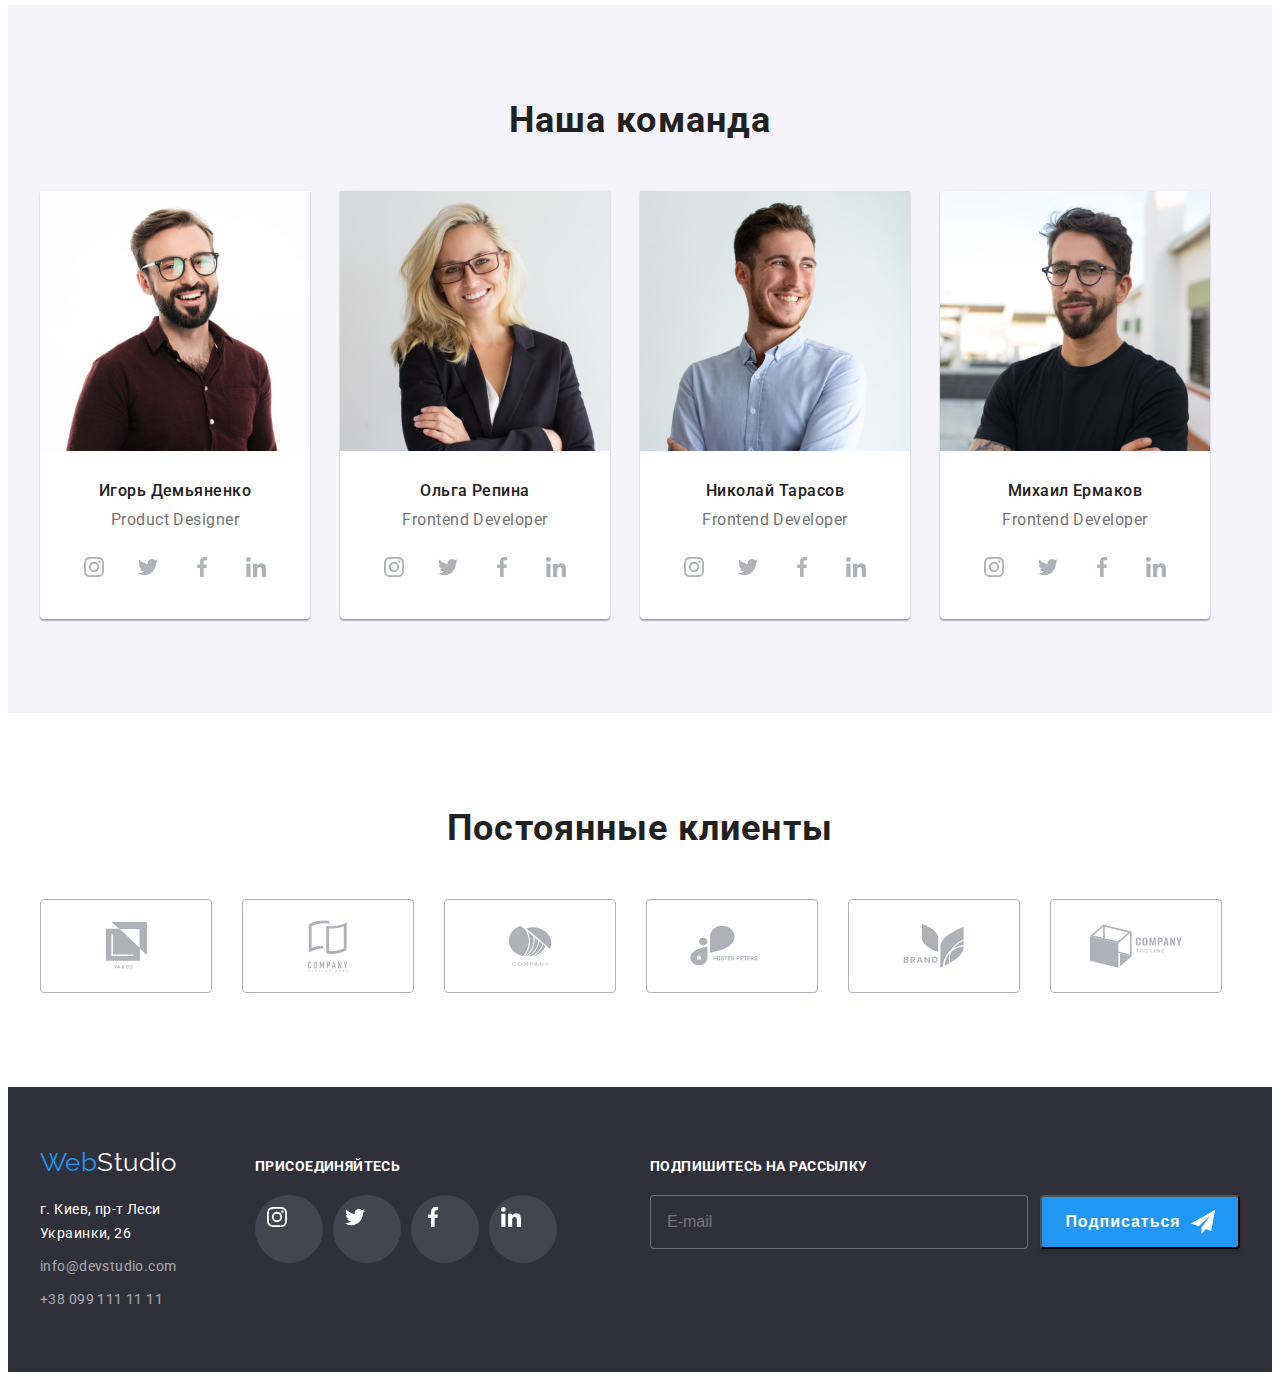
==== commit 65df5af5: "01/07 hw 6" ====
--- a/index.html
+++ b/index.html
@@ -434,10 +434,28 @@
             </li>
           </ul>
         </div>
+
+        <div class="signup">
+          <p class="signup-title">Подпишитесь на рассылку</p>
+          <form class="footer-form">
+            <input
+              type="email"
+              name="email"
+              autocomplete="on"
+              placeholder="E-mail"
+              class="footer-email-input"
+            />
+
+            <button class="signup-button" type="submit">
+              Подписаться
+              <svg class="icon-tlgm-send" width="24" height="24">
+                <use href="./images/symbol-defs.svg#icon-icon-tlgmsend"></use>
+              </svg>
+            </button>
+          </form>
+        </div>
       </div>
-      1111
     </footer>
     <script src="./js/modal.js"></script>
   </body>
 </html>
-1111
--- a/css/styles.css
+++ b/css/styles.css
@@ -617,6 +617,58 @@
 .footer-mail-tel:hover,
 .footer-mail-tel:focus {
   color: var(--accent-color);
+}
+
+/* стили "подпишись на рассылку" */
+.signup {
+  margin-left: 93px;
+}
+.signup-title {
+  margin-bottom: 20px;
+  font-weight: 700;
+  line-height: 1.14;
+  text-transform: uppercase;
+  color: #ffffff;
+}
+
+.footer-form {
+  display: flex;
+}
+.footer-email-input {
+  display: flex;
+  padding-left: 16px;
+  width: 358px;
+  height: 50px;
+  font-size: 16px;
+  line-height: 1.25;
+  align-items: center;
+  color: rgba(255, 255, 255, 0.6);
+  background-color: #2f303a;
+  border: 1px solid rgba(255, 255, 255, 0.3);
+  /* filter: drop-shadow(0px 4px 4px rgba(0, 0, 0, 0.15)); */
+  border-radius: 4px;
+}
+.signup-button {
+  display: flex;
+  min-width: 200px;
+  cursor: pointer;
+  justify-content: center;
+  align-items: center;
+  padding-top: 10px;
+  padding-bottom: 10px;
+  margin-left: 12px;
+  font-weight: 700;
+  font-size: 16px;
+  line-height: 1.88px;
+  letter-spacing: 0.06em;
+  color: #ffffff;
+  background-color: var(--button-background-color);
+  box-shadow: 0px 4px 4px rgba(0, 0, 0, 0.15);
+  border-radius: 4px;
+}
+
+.icon-tlgm-send {
+  margin-left: 10px;
 }
 
 /* PORTFOLIO */
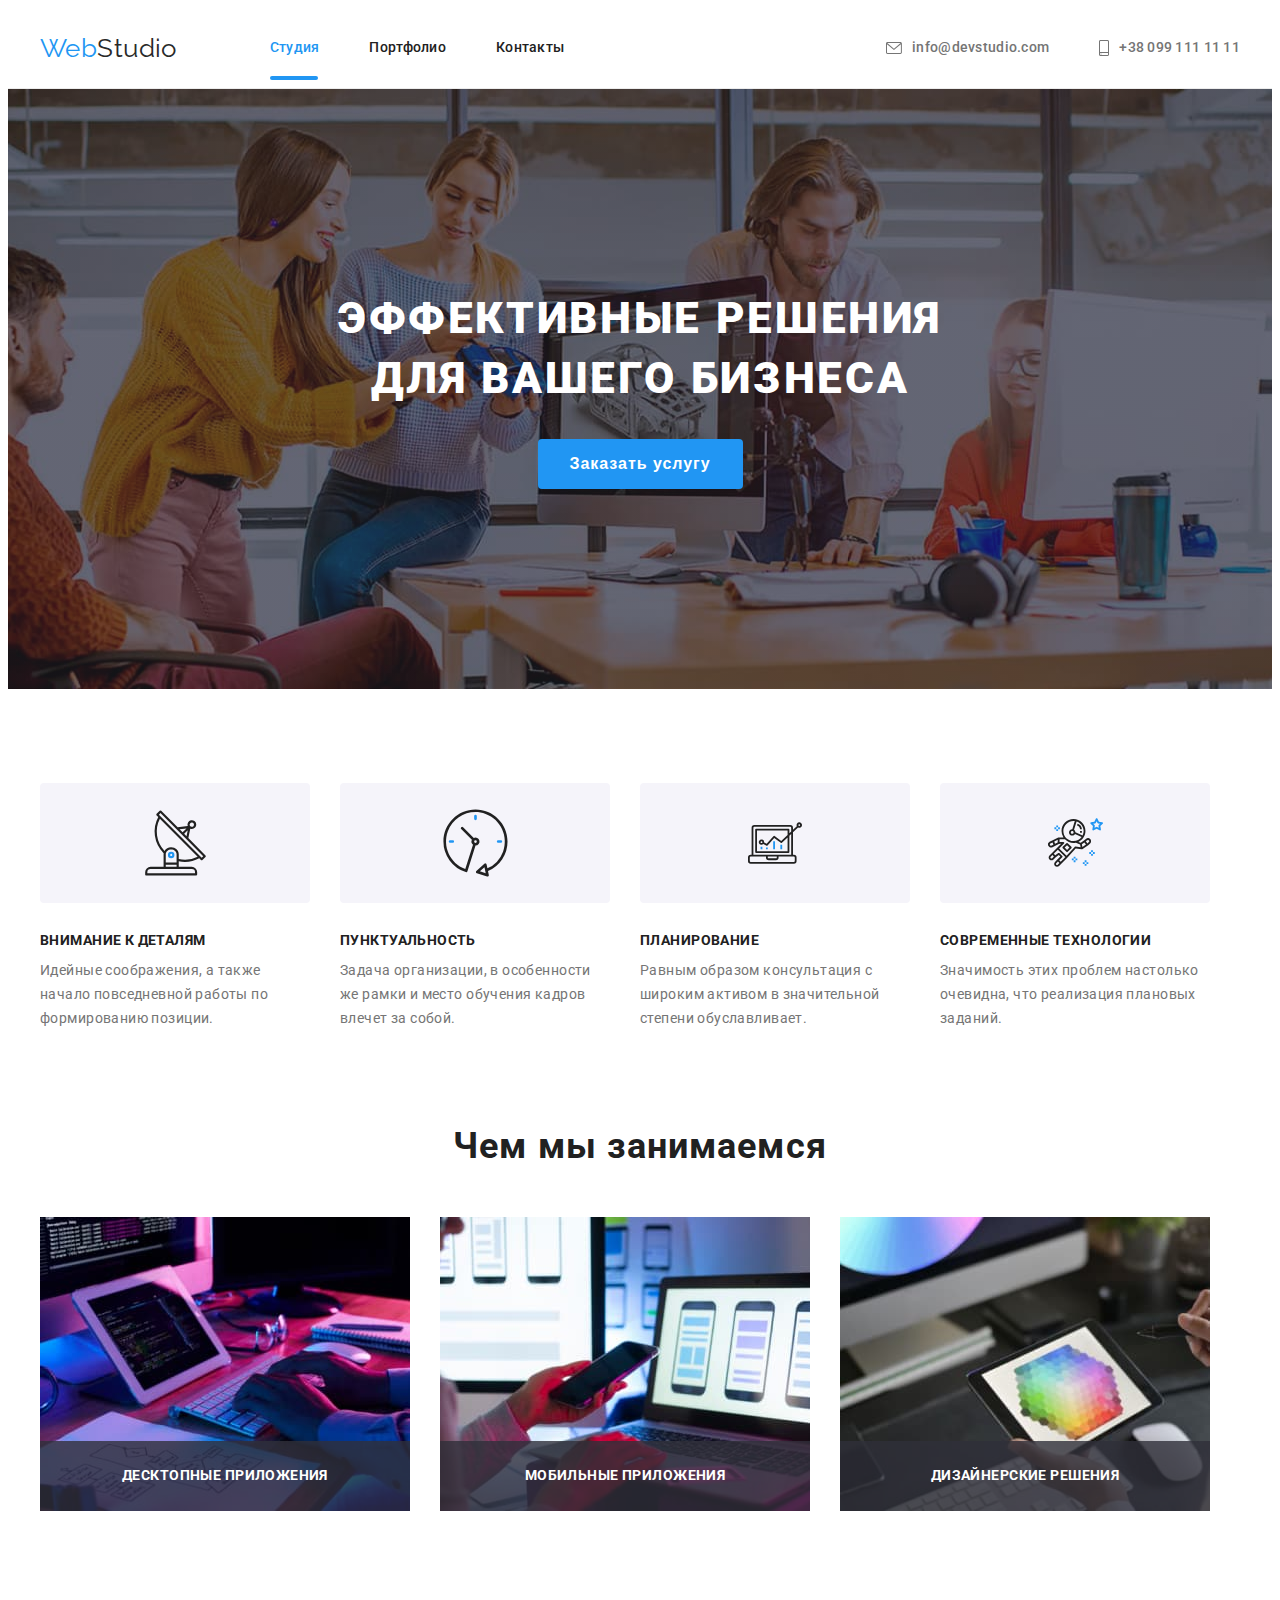
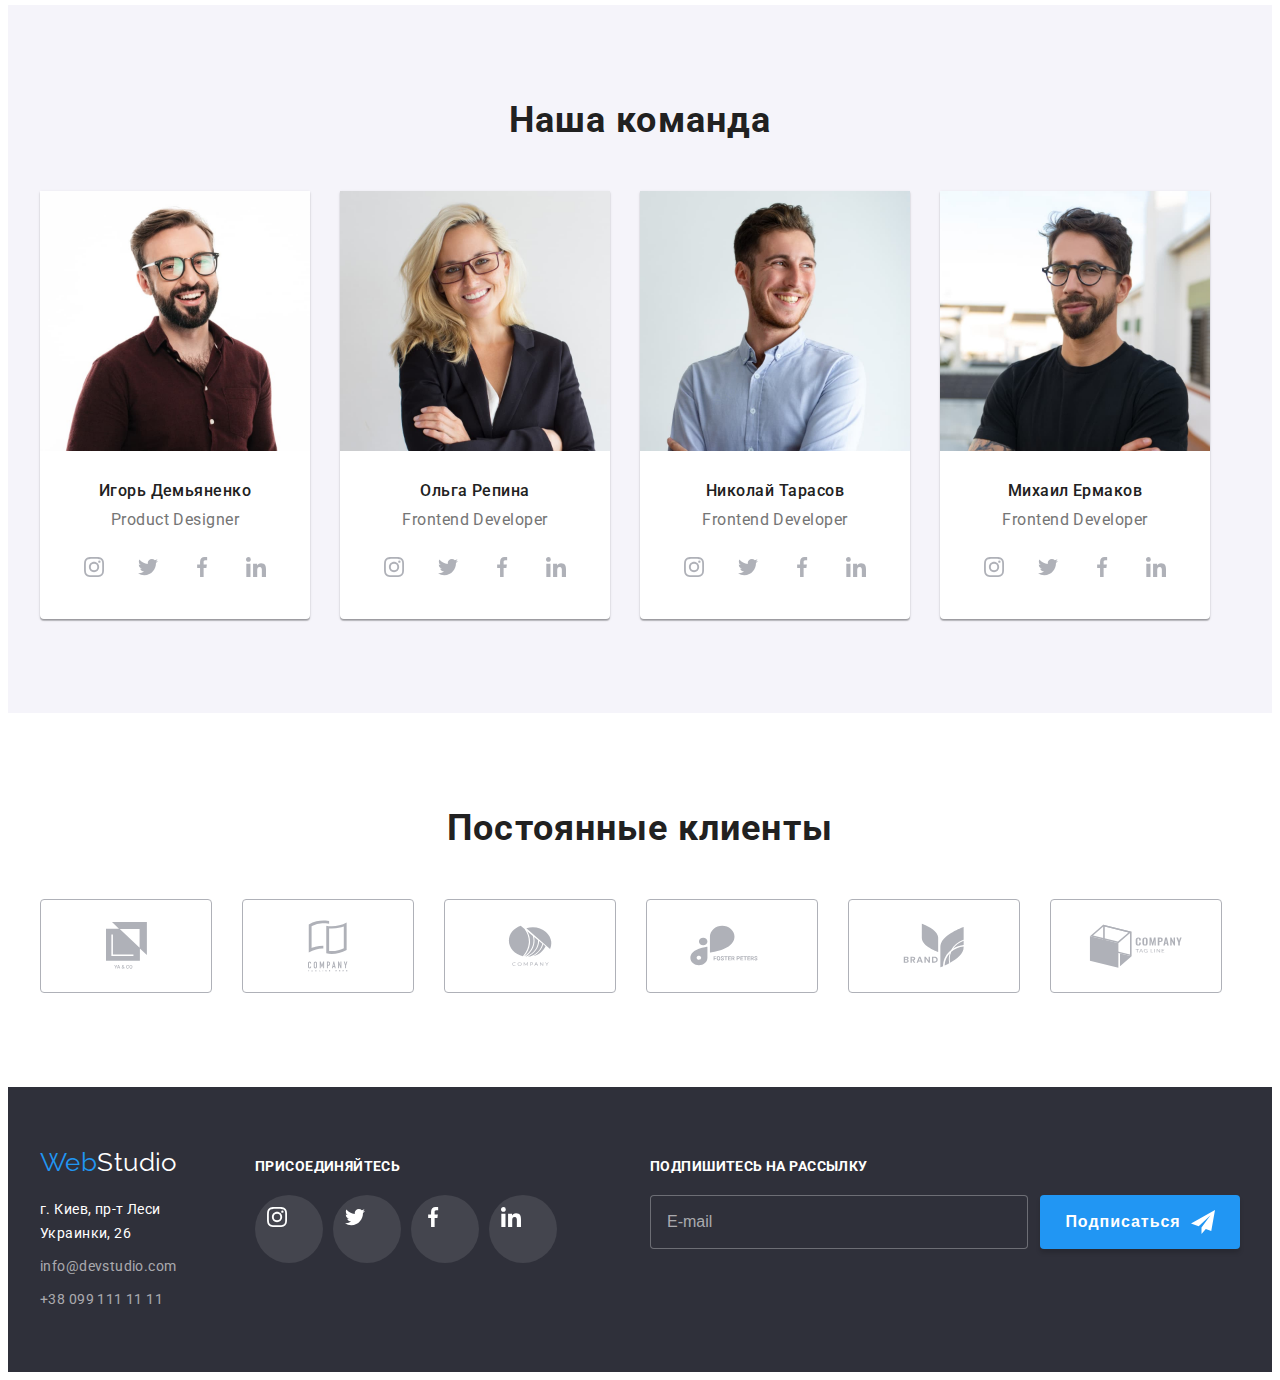
==== commit a68534c6: "H/w 6 06/07/2022" ====
--- a/index.html
+++ b/index.html
@@ -80,6 +80,61 @@
                 <use href="./images/symbol-defs.svg#icon-cross"></use>
               </svg>
             </button>
+            <h2 class="modal-title">Оставьте свои данные, мы вам перезвоним</h2>
+
+            <!-- modal`s form markup -->
+            <form autocomplete="off">
+              <label for="name" class="modal-label-text">Имя</label>
+              <div class="modal-label">
+                <input class="modal-input-field" type="name" name="name" id="name" />
+                <svg class="icon-form" width="12" height="12">
+                  <use href="./images/symbol-defs.svg#icon-nameform"></use>
+                </svg>
+              </div>
+
+              <label for="tel" class="modal-label-text">Телефон</label>
+              <div class="modal-label">
+                <input class="modal-input-field" type="tel" name="tel" id="tel" required />
+                <svg class="icon-form" width="13" height="13">
+                  <use href="./images/symbol-defs.svg#icon-telephoneform"></use>
+                </svg>
+              </div>
+
+              <label for="email" class="modal-label-text">Почта</label>
+              <div class="modal-label">
+                <input class="modal-input-field" type="email" name="email" id="email" />
+                <svg class="icon-form" width="15" height="12">
+                  <use href="./images/symbol-defs.svg#icon-emailform"></use>
+                </svg>
+              </div>
+
+              <div class="modal-comment-section">
+                <label for="comment" class="modal-label-text">Комментарий</label>
+                <textarea
+                  class="modal-field-textarea"
+                  name="comment"
+                  id="comment"
+                  placeholder="Введите текст"
+                ></textarea>
+              </div>
+              <!-- modal`s checkbox-form -->
+
+              <label class="modal-agreement-section" for="agreement">
+                <input
+                  class="modal-checkbox-field"
+                  type="checkbox"
+                  name="agreement"
+                  id="agreement"
+                />
+                <span class="icon-checkboxform"></span>
+                Соглашаюсь с рассылкой и принимаю
+                <a class="agreement-colortext" href=" ">Условия договора</a>
+              </label>
+
+              <div class="modal-submit-button-section">
+                <button class="modal-submit-button" type="submit">Отправить</button>
+              </div>
+            </form>
           </div>
         </div>
       </section>
--- a/css/styles.css
+++ b/css/styles.css
@@ -1,6 +1,7 @@
 /* переменные*/
 :root {
   --text-main-color: #757575;
+  --text-secondary-color: #ffffff;
   --title-main-color: #212121;
   --accent-color: #2196f3;
   --background-main-color: #ffffff;
@@ -216,7 +217,7 @@
   margin-right: auto;
   margin-bottom: 30px;
   text-align: center;
-  color: #ffffff;
+  color: var(--text-secondary-color);
   font-weight: 900;
   font-size: 44px;
   line-height: 1.36;
@@ -228,7 +229,7 @@
   border: none;
   padding: 10px 32px;
   border-radius: 4px;
-  color: #ffffff;
+  color: var(--text-secondary-color);
   background-color: var(--button-background-color);
   font-weight: 700;
   font-size: 16px;
@@ -268,12 +269,166 @@
   position: absolute;
   height: 581px;
   width: 528px;
+  top: 35%;
+  left: 50%;
+  padding: 40px;
+  margin: 0 auto;
+  background-color: var(--background-main-color);
+  box-shadow: 0px 1px 3px rgba(0, 0, 0, 0.12), 0px 1px 1px rgba(0, 0, 0, 0.14),
+    0px 2px 1px rgba(0, 0, 0, 0.2);
+  border-radius: 4px;
+  transform: translate(-50%, -50%);
+}
+
+.modal-title {
+  margin-bottom: 12px;
+  font-weight: 700;
+  font-size: 20px;
+  line-height: 23px;
+  text-align: center;
+  letter-spacing: 0.03em;
+  color: var(--title-main-color);
+}
+
+.modal-label-text {
+  display: block;
+  margin-bottom: 4px;
+  font-size: 12px;
+  line-height: 1.17;
+  letter-spacing: 0.01em;
+}
+
+.modal-input-field {
+  width: 100%;
+  height: 40px;
+  padding-left: 42px;
+  padding-top: 12px;
+  padding-bottom: 12px;
+  border: 1px solid rgba(33, 33, 33, 0.2);
+  border-radius: 4px;
+  outline: transparent;
+}
+
+.modal-label:focus-within .icon-form {
+  fill: var(--accent-color);
+}
+
+.modal-label:focus-within .modal-input-field {
+  border-color: var(--accent-color);
+}
+
+.modal-label {
+  position: relative;
+  margin-bottom: 10px;
+}
+
+/* позиционирование иконок в формах импута */
+.icon-form {
+  position: absolute;
   top: 50%;
-  left: 50%;
-  margin: 0 auto;
-  background-color: #ffffff;
-  transform: translate(-50%, -50%);
-}
+  left: 15px;
+  fill: black;
+  transform: translateY(-50%);
+}
+
+.modal-field-textarea {
+  width: 100%;
+  height: 120px;
+  padding: 12px 16px;
+  border: 1px solid rgba(33, 33, 33, 0.2);
+  border-radius: 4px;
+  resize: none;
+  outline: transparent;
+}
+
+.modal-field-textarea::placeholder {
+  font-size: 12px;
+  line-height: 1.17;
+  letter-spacing: 0.01em;
+  color: rgba(117, 117, 117, 0.5);
+}
+.modal-comment-section {
+  margin-bottom: 20px;
+}
+.modal-comment-section:focus-within .modal-field-textarea {
+  border-color: var(--accent-color);
+}
+
+.modal-agreement-section {
+  display: flex;
+  justify-content: center;
+  align-items: center;
+  line-height: 1.71;
+  margin-bottom: 30px;
+}
+
+
+/* кастомный значок для чекбокса */
+.modal-checkbox-field:checked + .icon-checkboxform {
+  background-color: var(--button-background-color);
+  background-image: url('../images/icon-modal-checked.svg');
+  background-size: contain;
+  background-origin: border-box;
+  border-color: var(--accent-color);
+}
+
+.agreement-colortext {
+  color: var(--accent-color);
+}
+
+/* скрытие оригинального окна чекбокса  */
+.modal-checkbox-field {
+  position: absolute;
+  width: 1px;
+  height: 1px;
+  margin: -1px;
+  border: 0;
+  padding: 0;
+  white-space: nowrap;
+  clip-path: inset(100%);
+  clip: rect(0 0 0 0);
+  overflow: hidden;
+}
+
+/* кастомное окно чекбокса в форме модалки*/
+.icon-checkboxform {
+  display: inline-block;
+  width: 16px;
+  height: 15px;
+  border: 2px solid #212121;
+  border-radius: 4px;
+  margin-right: 7px;
+  transition: border-color 150ms cubic-bezier(0.4, 0, 0.2, 1);, background-color 250ms cubic-bezier(0.4, 0, 0.2, 1);,
+    background-image 250ms cubic-bezier(0.4, 0, 0.2, 1);;
+}
+
+/* кнопка подтверждения в форме модалки */
+.modal-submit-button {
+  min-width: 200px;
+  height: 50px;
+  font-weight: 700;
+  font-size: 16px;
+  line-height: 1.88;
+  letter-spacing: 0.06em;
+  color: var(--text-secondary-color);
+  background-color: var(--button-background-color);
+  box-shadow: 0px 4px 4px rgba(0, 0, 0, 0.15);
+  border-radius: 4px;
+  border: transparent;
+  cursor: pointer;
+  transition: background-color 250ms cubic-bezier(0.4, 0, 0.2, 1);
+}
+
+.modal-submit-button:hover,
+.modal-submit-button:focus {
+  background-color: #188ce8;
+}
+
+.modal-submit-button-section {
+  display: flex;
+  justify-content: center;
+}
+
 /* иконка-крестик на модальном окне */
 .icon-cross-elipse {
   display: flex;
@@ -285,9 +440,17 @@
   width: 30px;
   height: 30px;
   border-radius: 50%;
+  fill: #000000;
   background-color: #fff;
   border: 1px solid rgba(0, 0, 0, 0.1);
-}
+  transition: fill 250ms cubic-bezier(0.4, 0, 0.2, 1);
+}
+
+.icon-cross-elipse:hover,
+.icon-cross-elipse:focus {
+  fill: var(--accent-color);
+}
+
 /* ПРЕИМУЩЕСТВА */
 
 /* доп/настройки секции ПРЕИМУЩЕСТВА */
@@ -299,7 +462,6 @@
 }
 
 .container-discription .item {
-  /* display: flex; */
   width: 270px;
   margin-right: 0;
 }
@@ -316,7 +478,6 @@
   margin: -1px;
   border: 0;
   padding: 0;
-
   white-space: nowrap;
   clip-path: inset(100%);
   clip: rect(0 0 0 0);
@@ -360,7 +521,7 @@
   font-weight: 700;
   line-height: 1.14;
   text-transform: uppercase;
-  color: #ffffff;
+  color: var(--text-secondary-color);
 }
 /* стили заголовков секции 3,4,5 */
 .title-our-work,
@@ -524,7 +685,7 @@
 }
 
 .logo-web-footer {
-  color: #ffffff;
+  color: var(--text-secondary-color);
 }
 
 /* контейнеры для футера */
@@ -556,7 +717,7 @@
   font-size: 14px;
   line-height: 1.14;
   text-transform: uppercase;
-  color: #ffffff;
+  color: var(--text-secondary-color);
 }
 
 .icon-elipse-footer {
@@ -577,6 +738,7 @@
 }
 
 /* стили адреса футера */
+
 .container-adress-footer .item {
   padding-left: 0;
   margin-bottom: 9px;
@@ -592,7 +754,7 @@
   padding: 60px 0;
 }
 .footer-adress {
-  color: #ffffff;
+  color: var(--text-secondary-color);
   font-style: normal;
   font-size: 14px;
   line-height: 1.71;
@@ -623,17 +785,19 @@
 .signup {
   margin-left: 93px;
 }
+
 .signup-title {
   margin-bottom: 20px;
   font-weight: 700;
   line-height: 1.14;
   text-transform: uppercase;
-  color: #ffffff;
+  color: var(--text-secondary-color);
 }
 
 .footer-form {
   display: flex;
 }
+
 .footer-email-input {
   display: flex;
   padding-left: 16px;
@@ -642,11 +806,13 @@
   font-size: 16px;
   line-height: 1.25;
   align-items: center;
-  color: rgba(255, 255, 255, 0.6);
+  color: var(--text-secondary-color);
   background-color: #2f303a;
   border: 1px solid rgba(255, 255, 255, 0.3);
-  /* filter: drop-shadow(0px 4px 4px rgba(0, 0, 0, 0.15)); */
-  border-radius: 4px;
+  border-radius: 4px;
+}
+.footer-email-input::placeholder {
+  color: rgba(255, 255, 255, 0.6);
 }
 .signup-button {
   display: flex;
@@ -661,10 +827,11 @@
   font-size: 16px;
   line-height: 1.88px;
   letter-spacing: 0.06em;
-  color: #ffffff;
+  color: var(--text-secondary-color);
   background-color: var(--button-background-color);
   box-shadow: 0px 4px 4px rgba(0, 0, 0, 0.15);
   border-radius: 4px;
+  border: none;
 }
 
 .icon-tlgm-send {
@@ -706,7 +873,7 @@
 
 .button-portfolio-menu:hover,
 .button-portfolio-menu:focus {
-  color: #ffffff;
+  color: var(--text-secondary-color);
   background-color: var(--button-background-color);
   box-shadow: 0px 3px 1px rgba(0, 0, 0, 0.1), 0px 1px 2px rgba(0, 0, 0, 0.08),
     0px 2px 2px rgba(0, 0, 0, 0.12);
@@ -714,7 +881,7 @@
 /* активность кнопки в меню портфолио */
 .active {
   background-color: var(--button-background-color);
-  color: #ffffff;
+  color: var(--text-secondary-color);
 }
 
 /* разметка сетки карточек портфолио */
@@ -763,7 +930,7 @@
   font-size: 18px;
   line-height: 1.56;
   letter-spacing: 0.03em;
-  color: #ffffff;
+  color: var(--text-secondary-color);
 }
 .portfolio-items-set {
   padding: 20px 24px;
